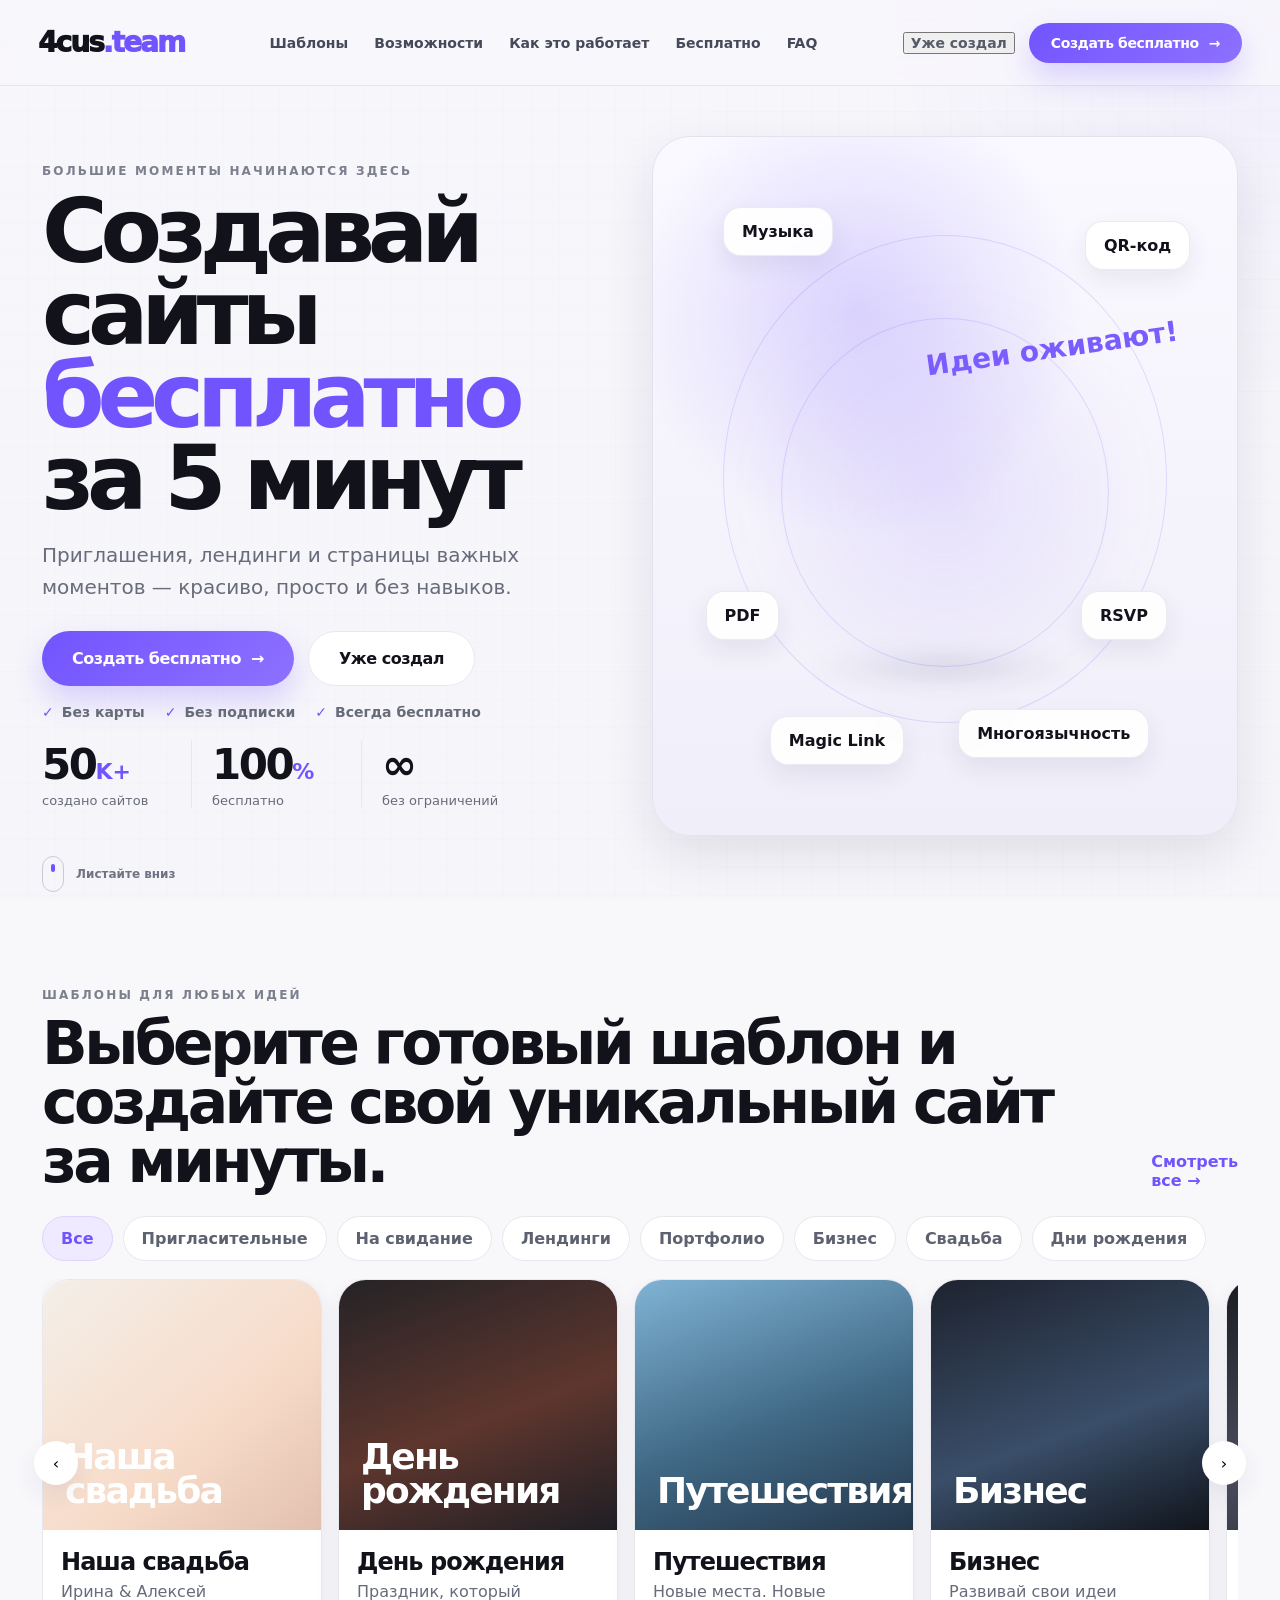
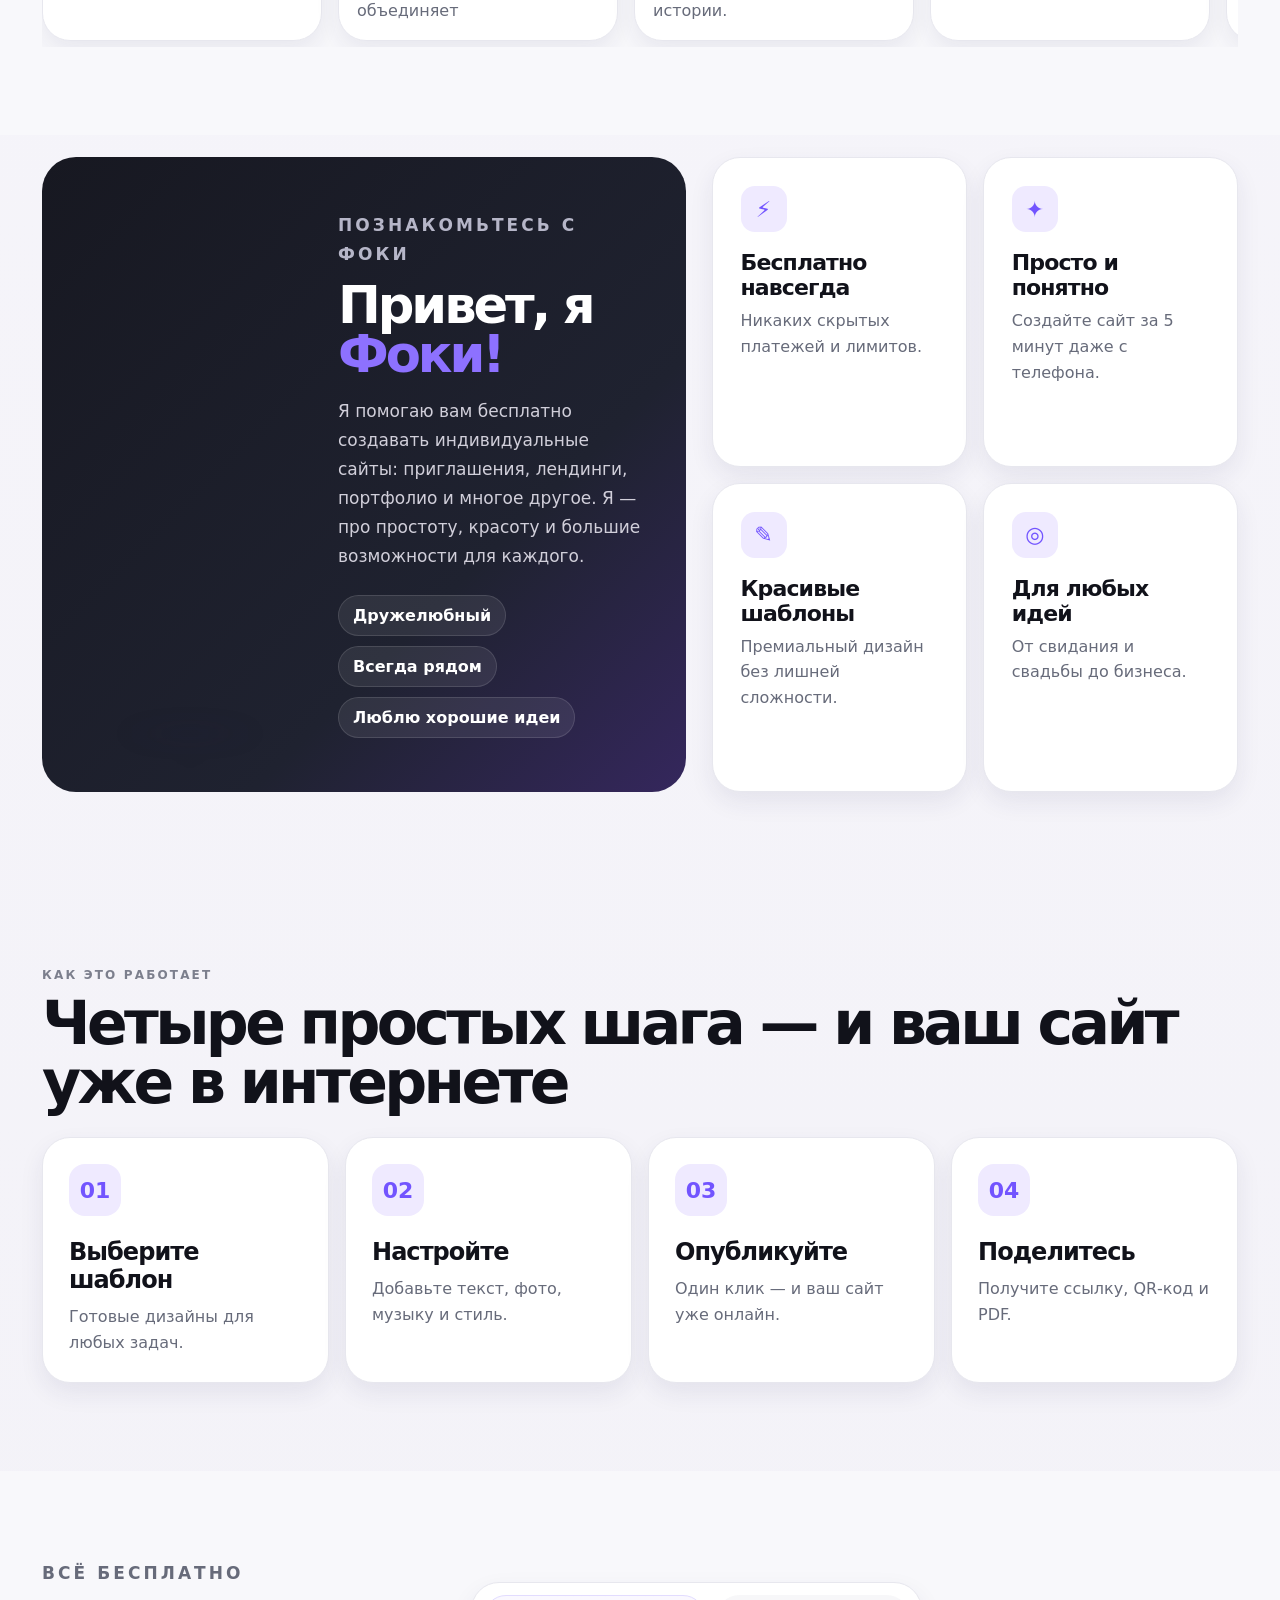
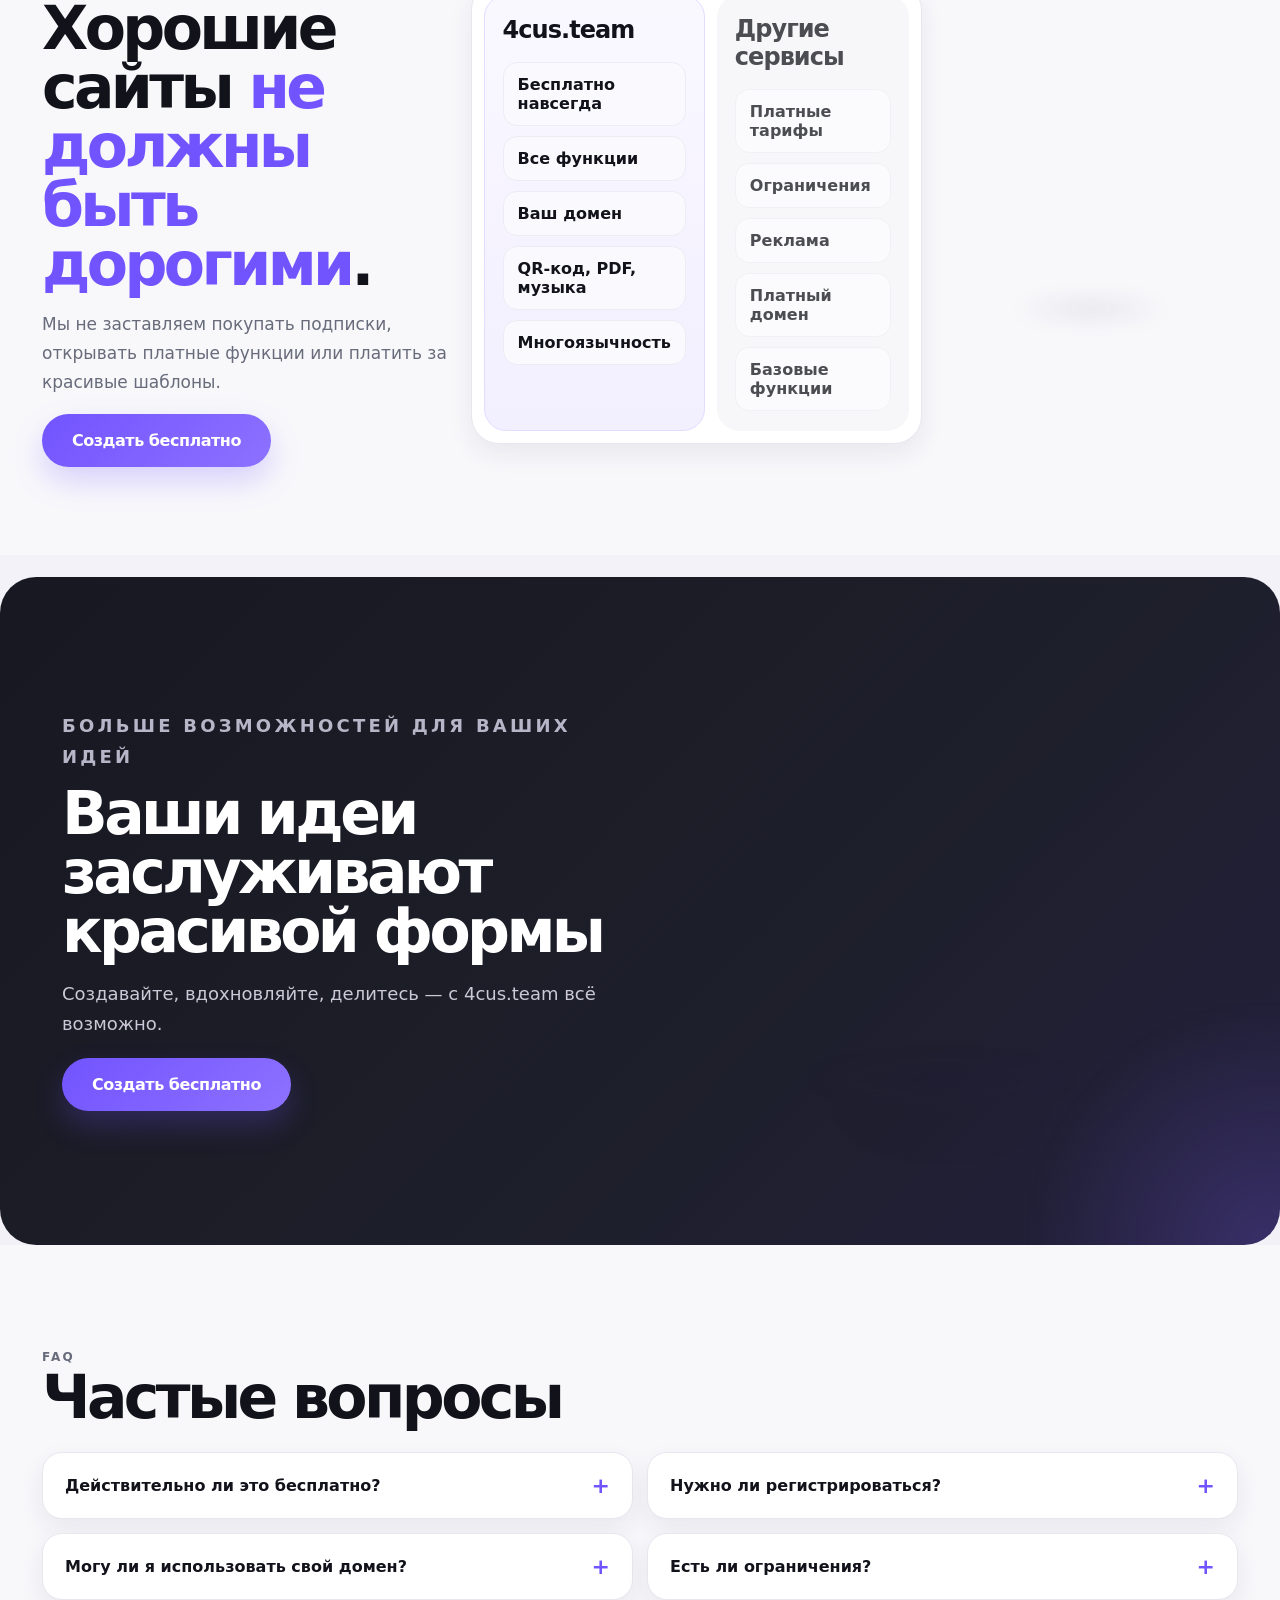
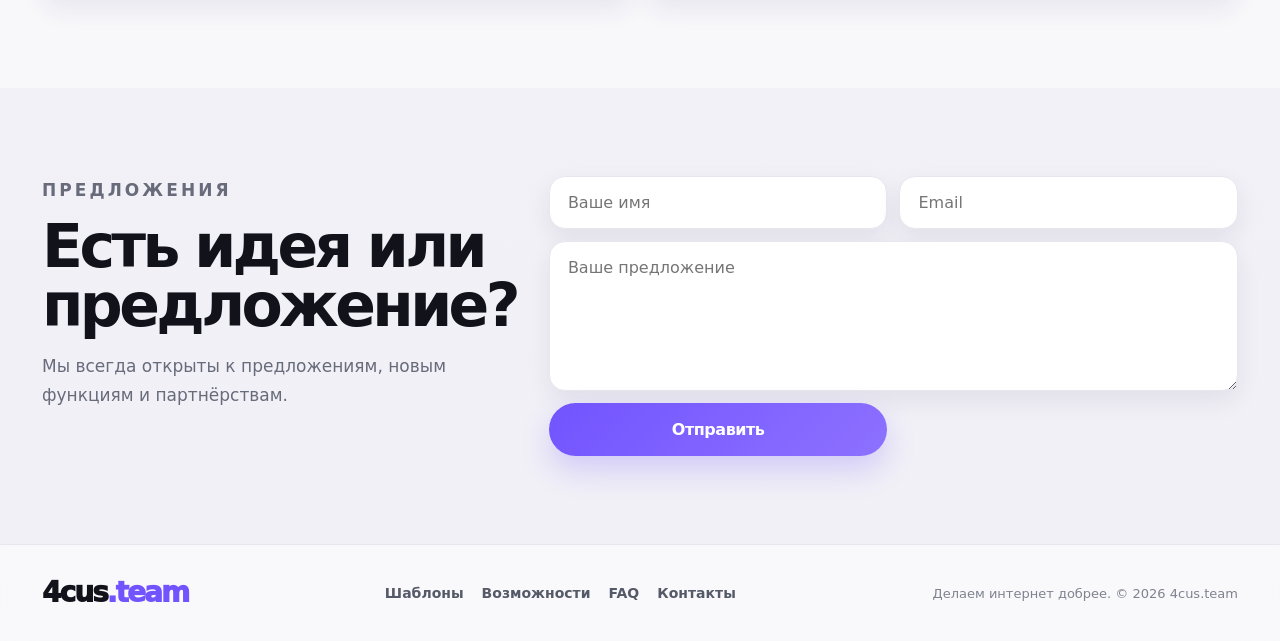
==== index.html @ be063f49 "Add files via upload" ====
<!doctype html>
<html lang="ru">
<head>
  <meta charset="utf-8" />
  <meta name="viewport" content="width=device-width,initial-scale=1,viewport-fit=cover" />
  <meta name="theme-color" content="#f4f3f8" />
  <meta name="description" content="4cus.team — бесплатный конструктор красивых сайтов, приглашений и лендингов." />
  <link rel="manifest" href="manifest.webmanifest" />
  <link rel="icon" href="assets/icon-192.png" />
  <link rel="stylesheet" href="styles.css" />
  <title>4cus.team — Создавай сайты бесплатно</title>
</head>
<body data-page="home">
  <div class="bg-grid" aria-hidden="true"></div>

  <header class="topbar" id="top">
    <a class="brand" href="#top" aria-label="4cus.team">4cus<span>.team</span></a>
    <nav class="desktop-nav" aria-label="Основная навигация">
      <a href="#templates">Шаблоны</a>
      <a href="#features">Возможности</a>
      <a href="#how">Как это работает</a>
      <a href="#free">Бесплатно</a>
      <a href="#faq">FAQ</a>
    </nav>
    <div class="top-actions">
      <button class="login-link" id="alreadyTopBtn" type="button">Уже создал</button>
      <a class="btn btn-primary btn-small" href="#templates" data-scroll>Создать бесплатно <span>→</span></a>
      <button class="menu-btn" type="button" aria-expanded="false" aria-controls="mobileMenu" aria-label="Открыть меню">
        <span></span><span></span><span></span>
      </button>
    </div>
  </header>

  <aside class="mobile-menu" id="mobileMenu" aria-hidden="true">
    <div class="mobile-menu__head">
      <span class="brand small">4cus<span>.team</span></span>
      <button class="mobile-close" type="button" aria-label="Закрыть меню">×</button>
    </div>
    <nav class="mobile-nav">
      <a href="#templates">Шаблоны</a>
      <a href="#features">Возможности</a>
      <a href="#how">Как это работает</a>
      <a href="#free">Бесплатно</a>
      <a href="#faq">FAQ</a>
      <a href="#contact">Предложения</a>
    </nav>
    <a class="btn btn-primary wide" href="#templates" data-scroll>Создать бесплатно</a>
  </aside>
  <div class="menu-backdrop" hidden></div>

  <main>
    <section class="hero shell" aria-labelledby="hero-title">
      <div class="hero-copy reveal from-left">
        <p class="eyebrow">БОЛЬШИЕ МОМЕНТЫ НАЧИНАЮТСЯ ЗДЕСЬ</p>
        <h1 id="hero-title">Создавай сайты <span>бесплатно</span><br>за 5 минут</h1>
        <p class="hero-text">Приглашения, лендинги и страницы важных моментов — красиво, просто и без навыков.</p>
        <div class="hero-actions">
          <a class="btn btn-primary" href="#templates" data-scroll>Создать бесплатно <span>→</span></a>
          <button class="btn btn-soft" id="alreadyBtn" type="button">Уже создал</button>
        </div>
        <div class="hero-points">
          <span>Без карты</span>
          <span>Без подписки</span>
          <span>Всегда бесплатно</span>
        </div>
        <div class="counters hero-counters">
          <article class="counter reveal from-bottom"><b data-count="50">0</b><span>K+</span><p>создано сайтов</p></article>
          <article class="counter reveal from-bottom delay-1"><b data-count="100">0</b><span>%</span><p>бесплатно</p></article>
          <article class="counter reveal from-bottom delay-2"><b>∞</b><span></span><p>без ограничений</p></article>
        </div>
      </div>

      <div class="hero-stage reveal from-right" aria-label="Фоки — фирменный помощник 4cus.team">
        <div class="halo"></div>
        <div class="orbit orbit-a"></div>
        <div class="orbit orbit-b"></div>
        <div class="floating-card music">Музыка</div>
        <div class="floating-card qr">QR‑код</div>
        <div class="floating-card pdf">PDF</div>
        <div class="floating-card rsvp">RSVP</div>
        <div class="floating-card link">Magic Link</div>
        <div class="floating-card lang">Многоязычность</div>
        <div class="foki-stack hero-foki" data-foki-animated>
          <img src="assets/foki-1.png" alt="Фоки" class="is-active" />
          <img src="assets/foki-2.png" alt="" />
          <img src="assets/foki-3.png" alt="" />
        </div>
        <div class="hero-note">Идеи оживают!</div>
      </div>

      <a class="scroll-cue" href="#templates" data-scroll>
        <span></span>
        Листайте вниз
      </a>
    </section>

    <section class="templates section section-light" id="templates">
      <div class="section-head reveal from-left">
        <div>
          <p class="eyebrow">ШАБЛОНЫ ДЛЯ ЛЮБЫХ ИДЕЙ</p>
          <h2>Выберите готовый шаблон и создайте свой уникальный сайт за минуты.</h2>
        </div>
        <a class="text-link" href="templates.html?category=all">Смотреть все <span>→</span></a>
      </div>

      <div class="chip-row reveal from-left" id="homeFilters"></div>
      <div class="template-carousel-wrap reveal from-right">
        <button class="carousel-arrow left" type="button" id="carouselPrev" aria-label="Назад">‹</button>
        <div class="template-carousel" id="homeTemplateList"></div>
        <button class="carousel-arrow right" type="button" id="carouselNext" aria-label="Вперёд">›</button>
      </div>
    </section>

    <section class="foki-about section section-contrast" id="features">
      <div class="foki-card reveal from-left">
        <div class="foki-card__visual">
          <div class="foki-stack card-foki" data-foki-animated>
            <img src="assets/foki-2.png" alt="Фоки" class="is-active" />
            <img src="assets/foki-3.png" alt="" />
            <img src="assets/foki-1.png" alt="" />
          </div>
        </div>
        <div class="foki-card__copy">
          <p class="eyebrow light">ПОЗНАКОМЬТЕСЬ С ФОКИ</p>
          <h2>Привет, я <span>Фоки!</span></h2>
          <p>Я помогаю вам бесплатно создавать индивидуальные сайты: приглашения, лендинги, портфолио и многое другое. Я — про простоту, красоту и большие возможности для каждого.</p>
          <ul class="bullet-list">
            <li>Дружелюбный</li>
            <li>Всегда рядом</li>
            <li>Люблю хорошие идеи</li>
          </ul>
        </div>
      </div>

      <div class="benefit-grid reveal from-right">
        <article><span>⚡</span><h3>Бесплатно навсегда</h3><p>Никаких скрытых платежей и лимитов.</p></article>
        <article><span>✦</span><h3>Просто и понятно</h3><p>Создайте сайт за 5 минут даже с телефона.</p></article>
        <article><span>✎</span><h3>Красивые шаблоны</h3><p>Премиальный дизайн без лишней сложности.</p></article>
        <article><span>◎</span><h3>Для любых идей</h3><p>От свидания и свадьбы до бизнеса.</p></article>
      </div>
    </section>

    <section class="how section" id="how">
      <div class="section-head reveal from-left">
        <div>
          <p class="eyebrow">КАК ЭТО РАБОТАЕТ</p>
          <h2>Четыре простых шага — и ваш сайт уже в интернете</h2>
        </div>
      </div>
      <div class="steps">
        <article class="reveal from-left"><b>01</b><h3>Выберите шаблон</h3><p>Готовые дизайны для любых задач.</p></article>
        <article class="reveal from-right"><b>02</b><h3>Настройте</h3><p>Добавьте текст, фото, музыку и стиль.</p></article>
        <article class="reveal from-left"><b>03</b><h3>Опубликуйте</h3><p>Один клик — и ваш сайт уже онлайн.</p></article>
        <article class="reveal from-right"><b>04</b><h3>Поделитесь</h3><p>Получите ссылку, QR‑код и PDF.</p></article>
      </div>
    </section>

    <section class="free section section-light" id="free">
      <div class="free-copy reveal from-left">
        <p class="eyebrow">ВСЁ БЕСПЛАТНО</p>
        <h2>Хорошие сайты <span>не должны быть дорогими</span>.</h2>
        <p>Мы не заставляем покупать подписки, открывать платные функции или платить за красивые шаблоны.</p>
        <a class="btn btn-primary" href="#templates" data-scroll>Создать бесплатно</a>
      </div>
      <div class="free-compare reveal from-bottom">
        <div class="compare-panel current">
          <h3>4cus.team</h3>
          <ul>
            <li>Бесплатно навсегда</li>
            <li>Все функции</li>
            <li>Ваш домен</li>
            <li>QR‑код, PDF, музыка</li>
            <li>Многоязычность</li>
          </ul>
        </div>
        <div class="compare-panel muted-panel">
          <h3>Другие сервисы</h3>
          <ul>
            <li>Платные тарифы</li>
            <li>Ограничения</li>
            <li>Реклама</li>
            <li>Платный домен</li>
            <li>Базовые функции</li>
          </ul>
        </div>
      </div>
      <div class="free-foki reveal from-right">
        <div class="foki-stack small-foki" data-foki-animated>
          <img src="assets/foki-3.png" alt="Фоки радуется" class="is-active" />
          <img src="assets/foki-1.png" alt="" />
          <img src="assets/foki-2.png" alt="" />
        </div>
      </div>
    </section>

    <section class="big-ideas section section-dark">
      <div class="big-ideas__copy reveal from-left">
        <p class="eyebrow light">БОЛЬШЕ ВОЗМОЖНОСТЕЙ ДЛЯ ВАШИХ ИДЕЙ</p>
        <h2>Ваши идеи заслуживают красивой формы</h2>
        <p>Создавайте, вдохновляйте, делитесь — с 4cus.team всё возможно.</p>
        <a class="btn btn-primary" href="#templates" data-scroll>Создать бесплатно</a>
      </div>
      <div class="big-ideas__visual reveal from-right">
        <div class="foki-stack big-ideas-foki" data-foki-animated>
          <img src="assets/foki-1.png" alt="Фоки показывает идеи" class="is-active" />
          <img src="assets/foki-2.png" alt="" />
          <img src="assets/foki-3.png" alt="" />
        </div>
      </div>
    </section>

    <section class="faq section section-light" id="faq">
      <div class="section-head reveal from-left">
        <div>
          <p class="eyebrow">FAQ</p>
          <h2>Частые вопросы</h2>
        </div>
      </div>
      <div class="faq-list">
        <details class="reveal from-left"><summary>Действительно ли это бесплатно?</summary><p>Да. Сайт, шаблоны и основные функции доступны бесплатно.</p></details>
        <details class="reveal from-right"><summary>Нужно ли регистрироваться?</summary><p>Нет. После публикации вы получаете magic‑link на email.</p></details>
        <details class="reveal from-left"><summary>Могу ли я использовать свой домен?</summary><p>В концепции проекта это поддерживается. В демо-версии показан интерфейс будущей логики.</p></details>
        <details class="reveal from-right"><summary>Есть ли ограничения?</summary><p>Для приглашений планируется срок жизни 60 дней, для лендингов — без такого ограничения.</p></details>
      </div>
    </section>

    <section class="contact section" id="contact">
      <div class="contact-copy reveal from-left">
        <p class="eyebrow">ПРЕДЛОЖЕНИЯ</p>
        <h2>Есть идея или предложение?</h2>
        <p>Мы всегда открыты к предложениям, новым функциям и партнёрствам.</p>
      </div>
      <form class="contact-form reveal from-right" id="contactForm">
        <input type="text" placeholder="Ваше имя" aria-label="Ваше имя" />
        <input type="email" placeholder="Email" aria-label="Email" />
        <textarea placeholder="Ваше предложение" aria-label="Ваше предложение"></textarea>
        <button class="btn btn-primary" type="submit">Отправить</button>
      </form>
    </section>
  </main>

  <footer class="footer">
    <a class="brand" href="#top">4cus<span>.team</span></a>
    <nav>
      <a href="#templates">Шаблоны</a>
      <a href="#features">Возможности</a>
      <a href="#faq">FAQ</a>
      <a href="#contact">Контакты</a>
    </nav>
    <p>Делаем интернет добрее. © 2026 4cus.team</p>
  </footer>

  <dialog class="library-modal" id="libraryModal">
    <button class="modal-close" type="button" aria-label="Закрыть">×</button>
    <p class="eyebrow">MAGIC LINK</p>
    <h2>Открыть библиотеку</h2>
    <p>Введите email, который вы использовали при публикации. Мы отправим ссылку на библиотеку ваших проектов.</p>
    <form id="magicForm">
      <input type="email" placeholder="Ваш email" required />
      <button class="btn btn-primary" type="submit">Получить ссылку</button>
    </form>
    <div class="modal-status" aria-live="polite"></div>
  </dialog>

  <script src="data.js"></script>
  <script src="app.js"></script>
</body>
</html>
---- styles.css ----
:root{
  --bg:#f4f3f8;
  --surface:#ffffff;
  --surface-soft:#f8f8fb;
  --surface-dark:#16161f;
  --text:#11121a;
  --muted:#676b7a;
  --line:#e7e7ee;
  --purple:#7254ff;
  --purple-deep:#5f38ff;
  --purple-soft:#efeaff;
  --shadow:0 18px 50px rgba(31,31,56,.10);
  --shadow-soft:0 10px 24px rgba(42,39,83,.08);
  --radius:28px;
}
*{box-sizing:border-box}
html{scroll-behavior:smooth}
body{
  margin:0;
  color:var(--text);
  background:linear-gradient(180deg,#f7f6fb 0%,#f1f0f6 100%);
  font-family:Inter, ui-sans-serif, system-ui, -apple-system, BlinkMacSystemFont, "Segoe UI", sans-serif;
  -webkit-font-smoothing:antialiased;
  text-rendering:optimizeLegibility;
}
a{text-decoration:none;color:inherit}
img{display:block;max-width:100%}
button,input,textarea{font:inherit}
button{cursor:pointer}
.bg-grid{position:fixed;inset:0;pointer-events:none;background:radial-gradient(circle at top right, rgba(114,84,255,.09), transparent 26%),linear-gradient(transparent 95%, rgba(10,10,10,.02) 96%),linear-gradient(90deg, transparent 95%, rgba(10,10,10,.02) 96%);background-size:auto, 100% 28px, 28px 100%;opacity:.5}

.brand{font-weight:950;letter-spacing:-.07em;font-size:28px;line-height:1}
.brand span{color:var(--purple)}
.brand.small{font-size:24px}

.topbar{
  position:sticky;top:0;z-index:50;
  display:grid;grid-template-columns:auto 1fr auto;align-items:center;gap:32px;
  height:86px;padding:0 clamp(18px,3vw,38px);
  background:rgba(248,247,252,.82);backdrop-filter:blur(24px);
  border-bottom:1px solid rgba(220,220,232,.7)
}
.desktop-nav{display:flex;justify-content:center;gap:26px;font-size:14px;font-weight:700;color:#46495a}
.desktop-nav a:hover,.footer nav a:hover,.mobile-nav a:hover{color:var(--purple)}
.top-actions{display:flex;align-items:center;gap:14px}
.login-link{font-size:14px;font-weight:800;color:#575b69}
.btn{display:inline-flex;align-items:center;justify-content:center;gap:10px;border:0;border-radius:999px;padding:17px 30px;font-weight:900;letter-spacing:-.03em;transition:transform .25s ease, box-shadow .25s ease, background .25s ease}
.btn:hover{transform:translateY(-2px);box-shadow:0 12px 24px rgba(80,61,180,.16)}
.btn-primary{background:linear-gradient(135deg, var(--purple) 0%, #8d71ff 100%);color:#fff;box-shadow:0 14px 30px rgba(114,84,255,.24)}
.btn-soft{background:#fff;border:1px solid var(--line);color:var(--text)}
.btn-small{padding:12px 22px;font-size:14px}
.btn.wide{width:100%}
.menu-btn{display:none;border:1px solid var(--line);border-radius:14px;background:#fff;width:52px;height:52px;position:relative;padding:0}
.menu-btn span{position:absolute;left:14px;right:14px;height:2px;background:#2f3140;border-radius:99px;transition:.25s}
.menu-btn span:nth-child(1){top:17px}.menu-btn span:nth-child(2){top:24px}.menu-btn span:nth-child(3){top:31px}

.mobile-menu{position:fixed;top:0;right:-100%;width:min(92vw,380px);height:100svh;background:rgba(255,255,255,.95);backdrop-filter:blur(22px);box-shadow:-30px 0 60px rgba(10,12,18,.12);padding:22px;z-index:80;display:grid;grid-template-rows:auto 1fr auto;transition:right .28s ease}
.mobile-menu.open{right:0}.mobile-menu__head{display:flex;align-items:center;justify-content:space-between;padding-bottom:14px;border-bottom:1px solid var(--line)}
.mobile-close{border:0;background:transparent;font-size:34px;line-height:1}
.mobile-nav{display:grid;gap:8px;padding:20px 0}.mobile-nav a{padding:14px 0;border-bottom:1px solid rgba(232,232,238,.85);font-weight:800}
.menu-backdrop{position:fixed;inset:0;background:rgba(16,18,24,.38);z-index:70;opacity:0;transition:opacity .22s}.menu-backdrop.show{opacity:1}

.shell{max-width:1440px;margin:0 auto;padding:0 clamp(18px,4vw,42px)}
.section{padding:88px clamp(18px,4vw,42px);max-width:1440px;margin:0 auto}
.section-light{background:var(--surface-soft)}
.section-dark{background:linear-gradient(135deg,#171821,#1d1f2a 60%, #24203e 100%);color:#fff;border-radius:36px;margin-top:22px;overflow:hidden}
.section-contrast{display:grid;grid-template-columns:1.1fr .9fr;gap:26px;max-width:1440px;margin:0 auto;padding:0 clamp(18px,4vw,42px) 88px}
.section-head{display:flex;justify-content:space-between;align-items:end;gap:20px;margin-bottom:26px}
.eyebrow{font-size:12px;letter-spacing:.18em;color:#7c7f8d;font-weight:900;margin:0 0 12px}.eyebrow.light{color:#b6b6c8}
.section-head h2,.contact h2,.free-copy h2,.big-ideas h2,.catalog-intro h1{font-size:clamp(34px,4.7vw,60px);letter-spacing:-.06em;line-height:.98;margin:0}
.section-head .text-link{font-weight:900;color:var(--purple)}

.hero{min-height:calc(100svh - 86px);display:grid;grid-template-columns:1fr 1fr;align-items:center;gap:24px;padding-top:26px;padding-bottom:40px;position:relative}
.hero-copy h1{font-size:clamp(52px,7vw,96px);line-height:.92;letter-spacing:-.08em;margin:0 0 18px;max-width:760px}
.hero-copy h1 span{color:var(--purple)}
.hero-text{font-size:20px;line-height:1.6;color:var(--muted);max-width:640px;margin-bottom:28px}
.hero-actions{display:flex;gap:14px;flex-wrap:wrap}
.hero-points{display:flex;gap:20px;flex-wrap:wrap;margin:18px 0 20px;color:#666b78;font-weight:700;font-size:14px}
.hero-points span::before{content:'✓';color:var(--purple);font-weight:900;margin-right:8px}
.hero-counters{display:flex;gap:20px;flex-wrap:wrap}
.counter{min-width:150px;padding-right:20px;border-right:1px solid var(--line)}
.counter:last-child{border-right:0}.counter b{font-size:42px;letter-spacing:-.06em}.counter span{font-size:22px;font-weight:900;color:var(--purple)}.counter p{margin:4px 0 0;color:var(--muted);font-size:13px}

.hero-stage{position:relative;min-height:700px;border-radius:38px;background:radial-gradient(circle at 35% 25%, rgba(114,84,255,.22), transparent 35%),linear-gradient(180deg,#faf9ff,#f0eef9);overflow:hidden;box-shadow:var(--shadow);border:1px solid rgba(226,226,237,.9)}
.halo{position:absolute;inset:16% 10% 14%;border-radius:50%;background:radial-gradient(circle, rgba(146,114,255,.15), transparent 60%);filter:blur(14px)}
.orbit{position:absolute;border:1px solid rgba(119,93,255,.18);border-radius:50%;animation:spin 22s linear infinite}
.orbit-a{inset:14% 12% 16%}
.orbit-b{inset:26% 22% 24%;animation-duration:18s;animation-direction:reverse}
.hero-stage .foki-stack{position:absolute;left:50%;top:52%;width:min(72%,560px);transform:translate(calc(-50% + var(--x,0px)), calc(-50% + var(--y,0px)));filter:drop-shadow(0 36px 48px rgba(53,33,146,.18))}
.foki-stack{position:relative}
.foki-stack img{position:absolute;inset:0;opacity:0;transform:translateY(0);transition:opacity .4s ease}
.foki-stack img.is-active{opacity:1}
.foki-stack::before{content:'';display:block;padding-bottom:100%}
.hero-foki::after,.card-foki::after,.small-foki::after,.big-ideas-foki::after{content:'';position:absolute;left:17%;right:17%;bottom:5%;height:10%;background:radial-gradient(ellipse, rgba(23,18,61,.12), transparent 70%);filter:blur(10px)}
.hero-note{position:absolute;right:10%;top:28%;font-weight:900;font-size:28px;color:#7a5cff;transform:rotate(-8deg)}
.floating-card{position:absolute;background:rgba(255,255,255,.92);backdrop-filter:blur(10px);border:1px solid rgba(231,231,239,.85);border-radius:18px;padding:14px 18px;font-weight:800;box-shadow:var(--shadow-soft);animation:floating 6s ease-in-out infinite}
.music{top:10%;left:12%}.qr{top:12%;right:8%;animation-delay:-1.6s}.pdf{left:9%;bottom:28%;animation-delay:-.8s}.rsvp{right:12%;bottom:28%;animation-delay:-2.2s}.link{left:20%;bottom:10%;animation-delay:-1.4s}.lang{right:15%;bottom:11%;animation-delay:-2.6s}
.scroll-cue{position:absolute;left:42px;bottom:8px;font-size:12px;font-weight:900;color:#707384;display:inline-flex;align-items:center;gap:12px}
.scroll-cue span{position:relative;display:block;width:22px;height:36px;border:1px solid #c9cad8;border-radius:18px}.scroll-cue span::after{content:'';position:absolute;left:50%;top:7px;width:4px;height:8px;background:var(--purple);border-radius:99px;transform:translateX(-50%);animation:scrollDot 1.5s infinite}

.chip-row{display:flex;gap:10px;flex-wrap:wrap;margin-bottom:18px}
.chip{border:1px solid var(--line);background:#fff;border-radius:999px;padding:12px 18px;font-weight:800;color:#5d6170;display:inline-flex}
.chip.active,.chip:hover{background:var(--purple-soft);color:var(--purple);border-color:#ded4ff}
.template-carousel-wrap{position:relative}
.template-carousel{display:grid;grid-auto-flow:column;grid-auto-columns:minmax(280px, 1fr);gap:16px;overflow:auto;scrollbar-width:none;padding-bottom:6px}.template-carousel::-webkit-scrollbar{display:none}
.carousel-arrow{position:absolute;top:50%;transform:translateY(-50%);border:0;background:#fff;box-shadow:var(--shadow-soft);width:44px;height:44px;border-radius:50%;z-index:2}.carousel-arrow.left{left:-8px}.carousel-arrow.right{right:-8px}
.template-card{background:#fff;border:1px solid var(--line);border-radius:28px;overflow:hidden;min-width:0;box-shadow:var(--shadow-soft);transition:transform .25s ease, box-shadow .25s ease}.template-card:hover{transform:translateY(-4px);box-shadow:var(--shadow)}
.tpl-art{height:250px;display:grid;place-items:end start;padding:22px;color:#fff;font-size:36px;font-weight:900;letter-spacing:-.05em;line-height:.95}
.tpl-art span{max-width:80%}
.tpl-art.wedding{background:linear-gradient(140deg,#f4efe9,#f7dbc9 60%,#e2c0af)}
.tpl-art.birthday{background:linear-gradient(160deg,#252326,#5e362e 55%,#1f1e24)}
.tpl-art.travel{background:linear-gradient(160deg,#80b3d4,#406986 55%,#25384c)}
.tpl-art.business{background:linear-gradient(160deg,#1e232f,#3a4e69 58%,#11151c)}
.tpl-art.portrait{background:linear-gradient(160deg,#1a1b22,#4b4e5d 56%,#23252f)}
.tpl-art.date{background:linear-gradient(160deg,#322335,#6d5070 56%,#1f1724)}
.tpl-art.minimal{background:linear-gradient(160deg,#ebecef,#cad0d9 58%,#939bab);color:#141723}
.tpl-art.studio{background:linear-gradient(160deg,#11141c,#40485d 56%,#242830)}
.template-body{padding:18px 18px 20px}.template-body h3{margin:0 0 6px;font-size:24px;letter-spacing:-.04em}.template-body p{margin:0;color:var(--muted)}

.foki-about{margin-top:22px}
.foki-card{background:linear-gradient(135deg,#171821,#1f2230 66%, #35275d 100%);color:#fff;border-radius:34px;display:grid;grid-template-columns:.92fr 1.08fr;align-items:center;overflow:hidden;min-height:480px}
.foki-card__visual{position:relative;padding:36px;min-height:100%;display:grid;align-items:end}
.card-foki{width:min(390px,100%);margin:0 auto;filter:drop-shadow(0 20px 34px rgba(0,0,0,.24))}
.foki-card__copy{padding:54px 40px 54px 0}.foki-card__copy h2{font-size:clamp(40px,4vw,66px);letter-spacing:-.06em;line-height:.96;margin:0 0 18px}.foki-card__copy h2 span{color:#8d71ff}.foki-card__copy p{color:#d1cfda;line-height:1.7;font-size:17px}
.bullet-list{display:flex;flex-wrap:wrap;gap:10px;padding:0;margin:24px 0 0;list-style:none}.bullet-list li{background:rgba(255,255,255,.08);border:1px solid rgba(255,255,255,.12);border-radius:999px;padding:10px 14px;font-weight:800}
.benefit-grid{display:grid;grid-template-columns:repeat(2,1fr);gap:16px}
.benefit-grid article{background:#fff;border-radius:28px;border:1px solid var(--line);padding:28px;box-shadow:var(--shadow-soft)}
.benefit-grid span{display:grid;place-items:center;width:46px;height:46px;border-radius:14px;background:var(--purple-soft);color:var(--purple);font-size:22px;font-weight:900}.benefit-grid h3{font-size:22px;margin:18px 0 8px;letter-spacing:-.04em}.benefit-grid p{margin:0;color:var(--muted);line-height:1.6}

.steps{display:grid;grid-template-columns:repeat(4,1fr);gap:16px}
.steps article{background:#fff;border:1px solid var(--line);border-radius:28px;padding:26px;box-shadow:var(--shadow-soft)}
.steps b{display:inline-flex;align-items:center;justify-content:center;width:52px;height:52px;border-radius:16px;background:var(--purple-soft);color:var(--purple);font-size:22px;font-weight:900}.steps h3{font-size:24px;letter-spacing:-.04em;margin:22px 0 10px}.steps p{margin:0;color:var(--muted);line-height:1.6}

.free{display:grid;grid-template-columns:.9fr 1fr .65fr;gap:22px;align-items:center}
.free-copy h2 span{color:var(--purple)}.free-copy p{color:var(--muted);line-height:1.7;font-size:17px;max-width:560px}
.free-compare{display:grid;grid-template-columns:1fr 1fr;gap:12px;background:#fff;border:1px solid var(--line);padding:12px;border-radius:28px;box-shadow:var(--shadow-soft)}
.compare-panel{border-radius:22px;padding:20px 18px;background:#fff}.compare-panel h3{margin:0 0 18px;font-size:24px;letter-spacing:-.04em}.compare-panel ul{list-style:none;padding:0;margin:0;display:grid;gap:10px}.compare-panel li{padding:12px 14px;background:#fafafe;border:1px solid #ececf5;border-radius:14px;font-weight:800}
.current{background:linear-gradient(180deg,#faf8ff,#f2efff);border:1px solid #e2dcff}
.muted-panel{background:#f5f5f8;filter:blur(.2px) grayscale(.32);opacity:.75}
.free-foki{display:grid;place-items:center}.small-foki{width:min(240px,100%)}

.big-ideas{display:grid;grid-template-columns:1fr 1fr;align-items:center;gap:10px;position:relative}
.big-ideas::before{content:'';position:absolute;inset:auto -20% -40% auto;width:540px;height:540px;background:radial-gradient(circle, rgba(131,101,255,.22), transparent 62%);filter:blur(10px)}
.big-ideas__copy{padding:20px 0 20px 20px;position:relative;z-index:1}.big-ideas__copy p{color:#cbc9d7;line-height:1.7;font-size:18px;max-width:560px}.big-ideas__visual{display:grid;place-items:center;padding:36px;position:relative;z-index:1}.big-ideas-foki{width:min(420px,90%);filter:drop-shadow(0 24px 34px rgba(0,0,0,.26))}

.faq-list{display:grid;grid-template-columns:1fr 1fr;gap:14px}
.faq details{background:#fff;border:1px solid var(--line);border-radius:20px;padding:20px 22px;box-shadow:var(--shadow-soft)}
.faq summary{cursor:pointer;font-weight:900;list-style:none;display:flex;align-items:center;justify-content:space-between}.faq summary::-webkit-details-marker{display:none}
.faq summary::after{content:'+';font-size:22px;color:var(--purple)}
.faq details[open] summary::after{content:'–'}
.faq p{margin:14px 0 0;color:var(--muted);line-height:1.7}

.contact{display:grid;grid-template-columns:.82fr 1.18fr;gap:28px;align-items:start}
.contact-copy p{max-width:440px;color:var(--muted);line-height:1.7;font-size:17px}.contact-form{display:grid;grid-template-columns:1fr 1fr;gap:12px}.contact-form textarea{grid-column:1/-1;min-height:150px;resize:vertical}
.contact-form input,.contact-form textarea,.library-modal input{width:100%;border:1px solid var(--line);background:#fff;border-radius:16px;padding:16px 18px;outline:none;box-shadow:var(--shadow-soft)}

.footer{display:grid;grid-template-columns:auto 1fr auto;gap:26px;align-items:center;padding:34px clamp(18px,4vw,42px);border-top:1px solid var(--line);background:rgba(255,255,255,.55);backdrop-filter:blur(16px)}
.footer nav{display:flex;flex-wrap:wrap;justify-content:center;gap:18px;font-weight:800;font-size:14px;color:#555a68}.footer p{margin:0;color:#7f838f;font-size:13px}

.library-modal{border:0;border-radius:28px;padding:34px;max-width:520px;width:calc(100% - 24px);box-shadow:0 34px 80px rgba(18,16,28,.34)}
.library-modal::backdrop{background:rgba(12,13,18,.48);backdrop-filter:blur(8px)}
.library-modal h2{margin:0 0 12px;font-size:46px;letter-spacing:-.06em}.library-modal p{color:var(--muted);line-height:1.65}.library-modal form{display:grid;gap:10px}.modal-close{position:absolute;top:16px;right:18px;border:0;background:transparent;font-size:34px;line-height:1}.modal-status{font-weight:800;color:var(--purple);margin-top:8px}

.catalog-hero{min-height:320px;display:grid;grid-template-columns:1fr .6fr;align-items:center;gap:20px}.catalog-hero.compact{padding-top:28px;padding-bottom:10px}.catalog-intro p{color:var(--muted);line-height:1.7;font-size:18px;max-width:540px}.catalog-foki{display:grid;place-items:center}.catalog-section{padding-top:18px}.catalog-grid{display:grid;grid-template-columns:repeat(4,1fr);gap:16px}.catalog-more{text-align:center;margin-top:28px}

.reveal{opacity:0;transform:translateY(30px);transition:opacity .75s ease, transform .75s ease}.reveal.from-left{transform:translateX(-34px)}.reveal.from-right{transform:translateX(34px)}.reveal.from-bottom{transform:translateY(36px)}.reveal.visible{opacity:1;transform:none}.delay-1{transition-delay:.12s}.delay-2{transition-delay:.24s}

@keyframes scrollDot{0%{opacity:0;transform:translate(-50%,0)}50%{opacity:1}100%{opacity:0;transform:translate(-50%,12px)}}
@keyframes floating{0%,100%{transform:translateY(0)}50%{transform:translateY(-10px)}}
@keyframes spin{from{transform:rotate(0)}to{transform:rotate(360deg)}}

@media (max-width:1180px){
  .hero{grid-template-columns:1fr}.hero-stage{min-height:580px}.section-contrast{grid-template-columns:1fr}.foki-card{grid-template-columns:1fr}.foki-card__copy{padding:0 34px 38px}.benefit-grid{grid-template-columns:repeat(2,1fr)}.steps{grid-template-columns:repeat(2,1fr)}.free{grid-template-columns:1fr}.big-ideas{grid-template-columns:1fr}.catalog-grid{grid-template-columns:repeat(3,1fr)}.catalog-hero{grid-template-columns:1fr}.footer{grid-template-columns:1fr}
}
@media (max-width:860px){
  .desktop-nav,.login-link,.btn-small{display:none}.menu-btn{display:block}.hero{min-height:auto;padding-top:28px}.hero-copy h1{font-size:clamp(46px,12vw,66px)}.hero-text{font-size:17px}.counter{border-right:0;border-bottom:1px solid var(--line);padding:0 0 14px;min-width:30%}.hero-counters{display:grid;grid-template-columns:repeat(3,1fr);gap:12px}.hero-stage{min-height:520px}.hero-note{font-size:22px;right:8%;top:18%}.floating-card{padding:12px 14px;font-size:13px}.music{left:4%}.qr{right:4%}.pdf{left:4%;bottom:26%}.rsvp{right:5%;bottom:28%}.link{left:12%;bottom:9%}.lang{right:10%;bottom:10%}.chip-row{overflow:auto;flex-wrap:nowrap;padding-bottom:6px}.chip-row::-webkit-scrollbar{display:none}.template-carousel{grid-auto-columns:76%}.carousel-arrow{display:none}.benefit-grid,.faq-list,.contact,.contact-form,.catalog-grid{grid-template-columns:1fr 1fr}
}
@media (max-width:640px){
  .topbar{height:74px;padding:0 16px}.brand{font-size:24px}.hero{padding:20px 16px 28px}.hero-actions{display:grid}.hero-actions .btn,.hero-actions button{width:100%}.hero-stage{min-height:420px;border-radius:28px}.hero-stage .foki-stack{width:78%;top:55%}.hero-points{gap:10px;font-size:12px}.hero-counters{grid-template-columns:1fr 1fr 1fr}.counter{min-width:auto}.counter b{font-size:34px}.counter p{font-size:11px}.hero-note{font-size:18px}.scroll-cue{display:none}.section,.section-contrast{padding-left:16px;padding-right:16px}.section{padding-top:70px;padding-bottom:70px}.section-head h2,.contact h2,.free-copy h2,.big-ideas h2,.catalog-intro h1{font-size:40px}.template-carousel{grid-auto-columns:88%}.tpl-art{height:220px;font-size:32px}.foki-card,.free-compare,.faq-list,.contact,.contact-form,.catalog-grid{grid-template-columns:1fr}.foki-card__copy{padding:0 22px 28px}.foki-card__visual{padding:26px}.benefit-grid{grid-template-columns:1fr}.steps{grid-template-columns:1fr}.steps article{padding:22px}.free{gap:18px}.free-compare{padding:10px}.big-ideas__copy{padding:6px 0}.big-ideas__visual{padding:14px 0 0}.footer{padding:28px 16px}.catalog-hero{padding:20px 16px 0}.catalog-intro p{font-size:16px}.catalog-foki{order:-1}.library-modal{padding:28px}.library-modal h2{font-size:36px}
}
@media (prefers-reduced-motion:reduce){*{animation:none!important;transition:none!important;scroll-behavior:auto!important}.reveal{opacity:1;transform:none}}
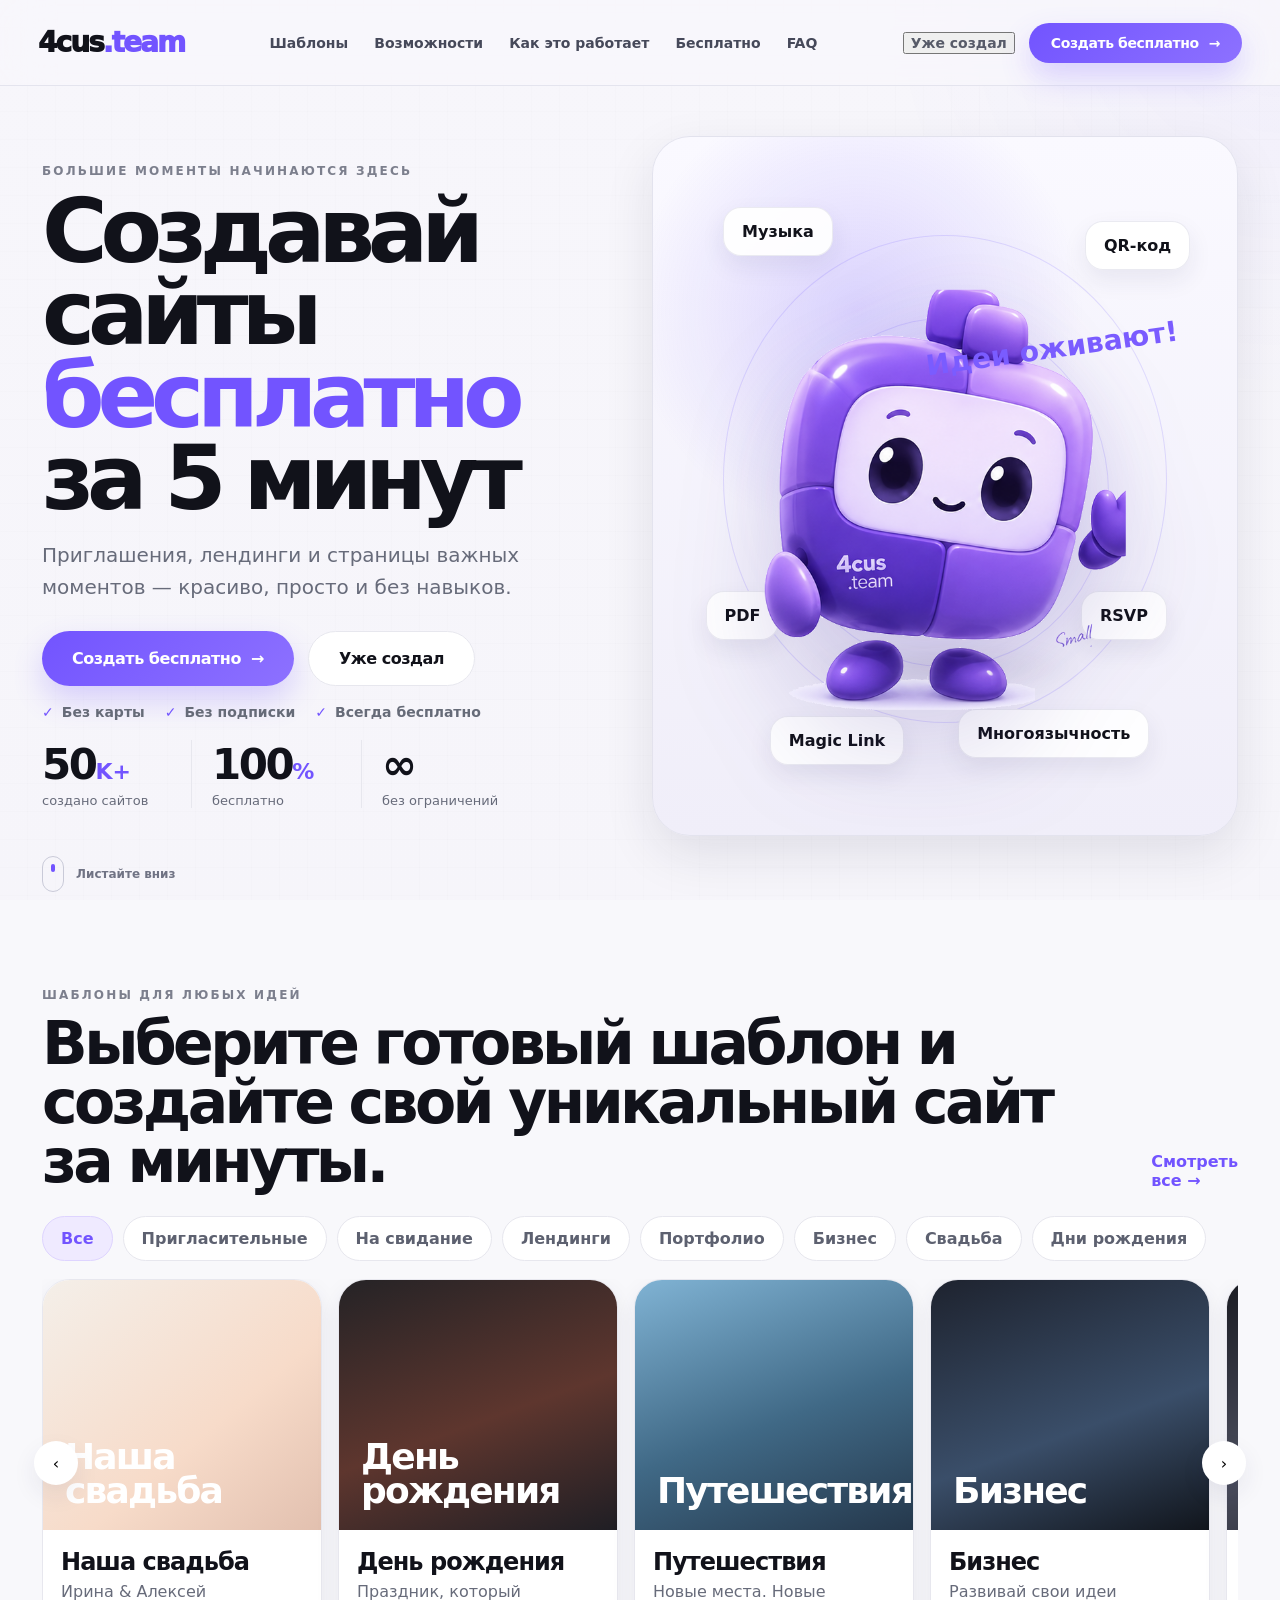
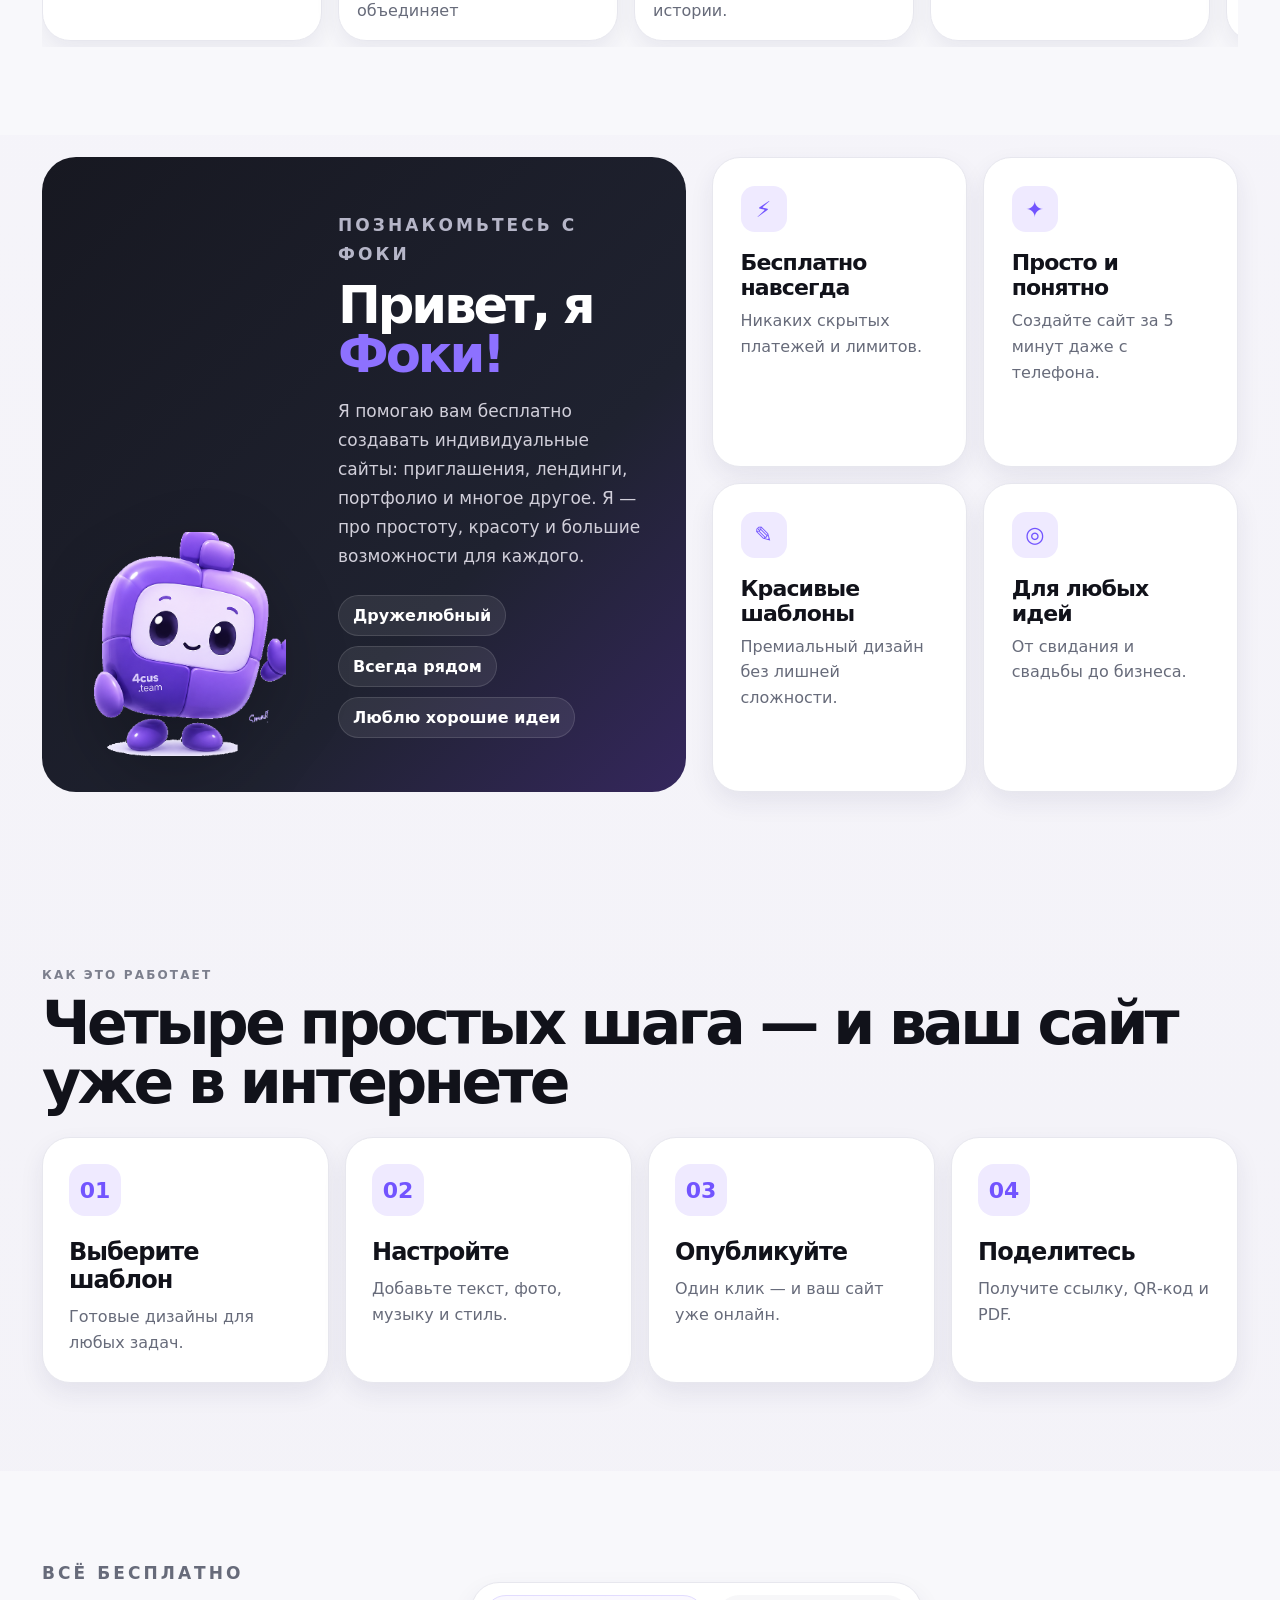
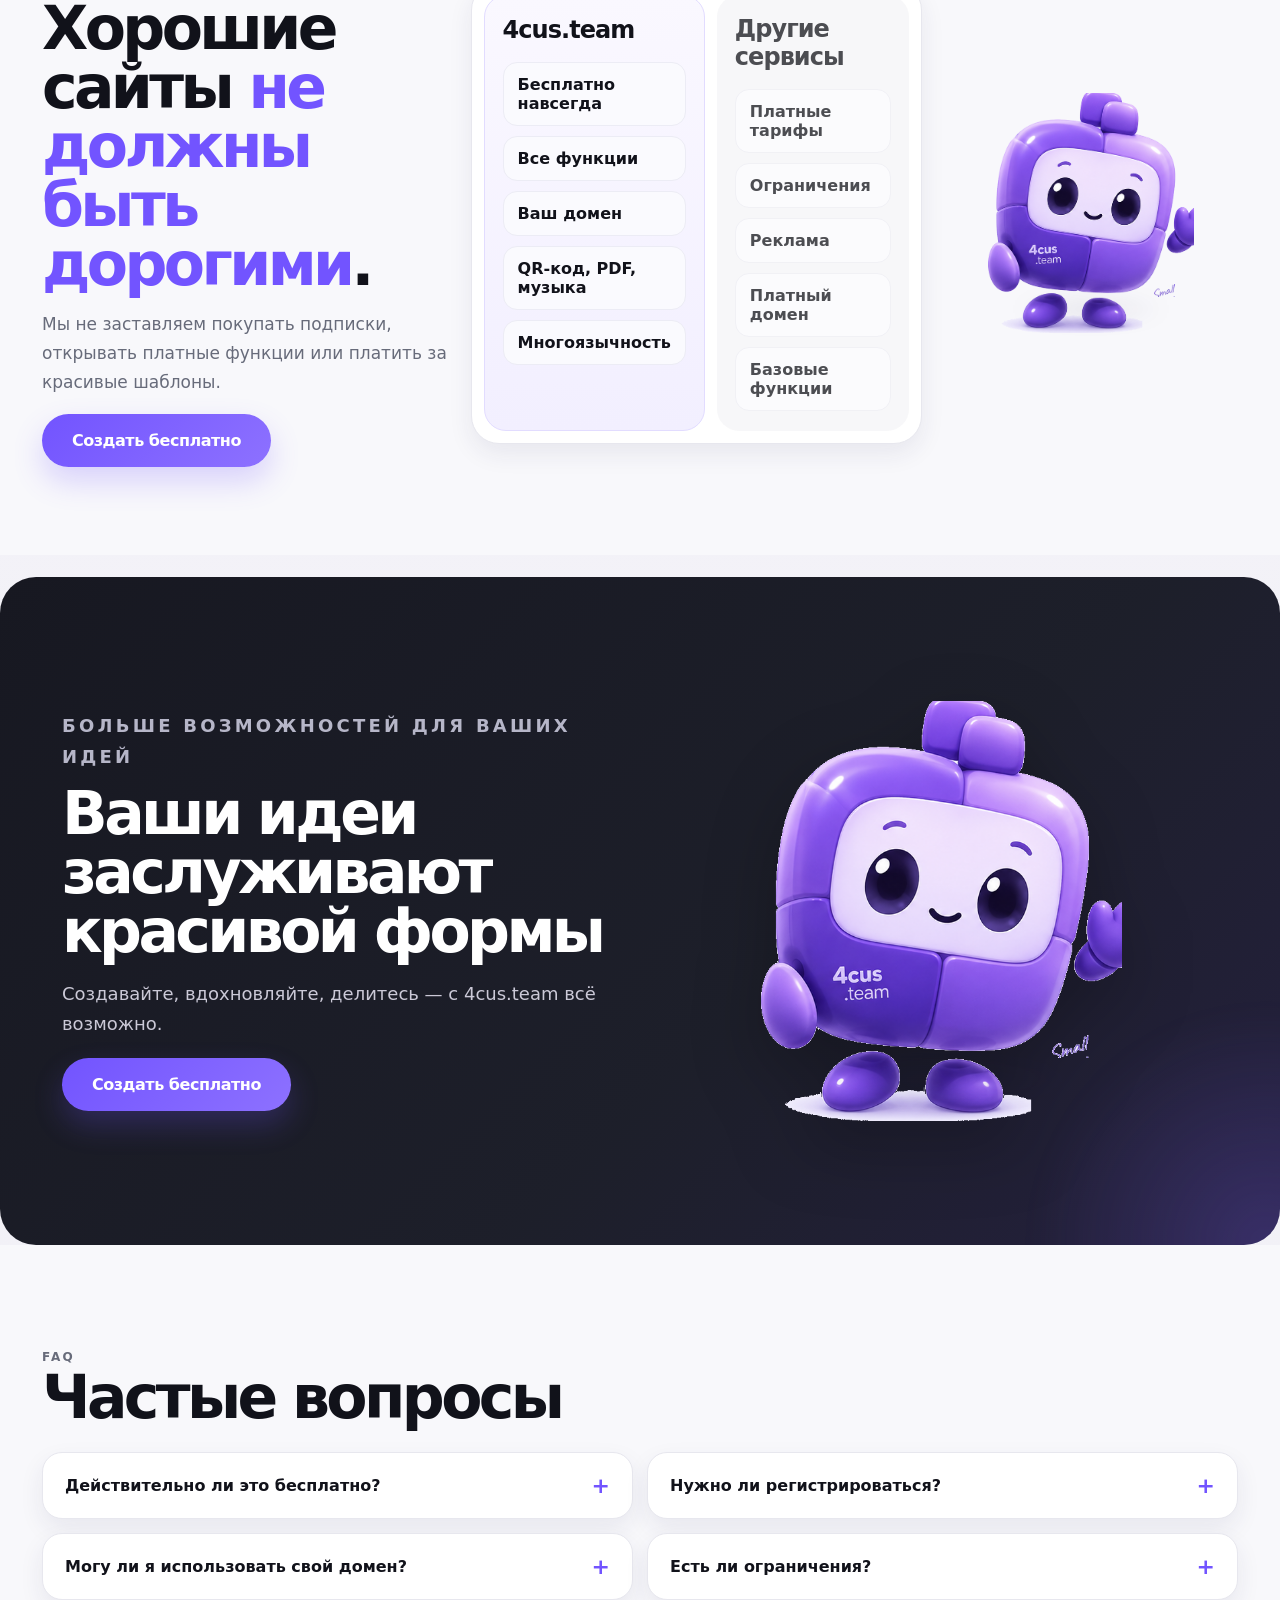
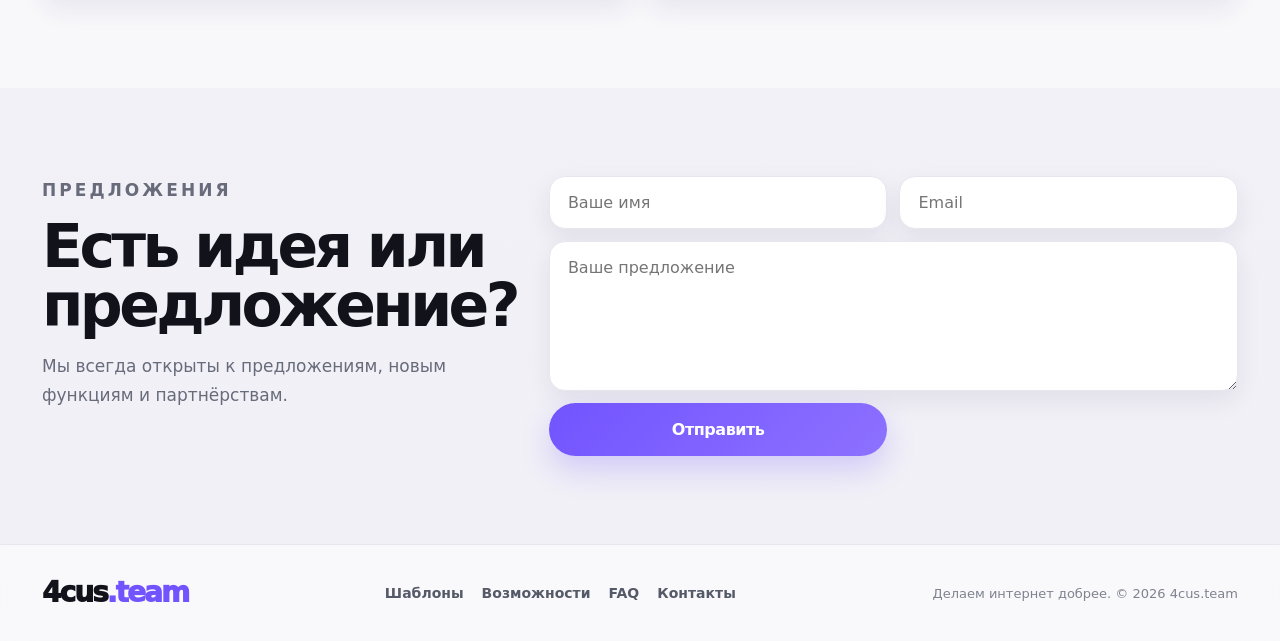
==== commit a8980112: "Fix mobile layout and replace screen frames with Foki" ====
--- a/index.html
+++ b/index.html
@@ -81,9 +81,9 @@
         <div class="floating-card link">Magic Link</div>
         <div class="floating-card lang">Многоязычность</div>
         <div class="foki-stack hero-foki" data-foki-animated>
-          <img src="assets/foki-1.png" alt="Фоки" class="is-active" />
-          <img src="assets/foki-2.png" alt="" />
-          <img src="assets/foki-3.png" alt="" />
+          <img src="assets/foki-main.png" alt="Фоки" class="is-active" />
+          <img src="assets/foki-main.png" alt="" />
+          <img src="assets/foki-main.png" alt="" />
         </div>
         <div class="hero-note">Идеи оживают!</div>
       </div>
@@ -115,9 +115,9 @@
       <div class="foki-card reveal from-left">
         <div class="foki-card__visual">
           <div class="foki-stack card-foki" data-foki-animated>
-            <img src="assets/foki-2.png" alt="Фоки" class="is-active" />
-            <img src="assets/foki-3.png" alt="" />
-            <img src="assets/foki-1.png" alt="" />
+            <img src="assets/foki-main.png" alt="Фоки" class="is-active" />
+            <img src="assets/foki-main.png" alt="" />
+            <img src="assets/foki-main.png" alt="" />
           </div>
         </div>
         <div class="foki-card__copy">
@@ -186,9 +186,9 @@
       </div>
       <div class="free-foki reveal from-right">
         <div class="foki-stack small-foki" data-foki-animated>
-          <img src="assets/foki-3.png" alt="Фоки радуется" class="is-active" />
-          <img src="assets/foki-1.png" alt="" />
-          <img src="assets/foki-2.png" alt="" />
+          <img src="assets/foki-main.png" alt="Фоки радуется" class="is-active" />
+          <img src="assets/foki-main.png" alt="" />
+          <img src="assets/foki-main.png" alt="" />
         </div>
       </div>
     </section>
@@ -202,9 +202,9 @@
       </div>
       <div class="big-ideas__visual reveal from-right">
         <div class="foki-stack big-ideas-foki" data-foki-animated>
-          <img src="assets/foki-1.png" alt="Фоки показывает идеи" class="is-active" />
-          <img src="assets/foki-2.png" alt="" />
-          <img src="assets/foki-3.png" alt="" />
+          <img src="assets/foki-main.png" alt="Фоки показывает идеи" class="is-active" />
+          <img src="assets/foki-main.png" alt="" />
+          <img src="assets/foki-main.png" alt="" />
         </div>
       </div>
     </section>
--- a/styles.css
+++ b/styles.css
@@ -179,3 +179,37 @@
   .topbar{height:74px;padding:0 16px}.brand{font-size:24px}.hero{padding:20px 16px 28px}.hero-actions{display:grid}.hero-actions .btn,.hero-actions button{width:100%}.hero-stage{min-height:420px;border-radius:28px}.hero-stage .foki-stack{width:78%;top:55%}.hero-points{gap:10px;font-size:12px}.hero-counters{grid-template-columns:1fr 1fr 1fr}.counter{min-width:auto}.counter b{font-size:34px}.counter p{font-size:11px}.hero-note{font-size:18px}.scroll-cue{display:none}.section,.section-contrast{padding-left:16px;padding-right:16px}.section{padding-top:70px;padding-bottom:70px}.section-head h2,.contact h2,.free-copy h2,.big-ideas h2,.catalog-intro h1{font-size:40px}.template-carousel{grid-auto-columns:88%}.tpl-art{height:220px;font-size:32px}.foki-card,.free-compare,.faq-list,.contact,.contact-form,.catalog-grid{grid-template-columns:1fr}.foki-card__copy{padding:0 22px 28px}.foki-card__visual{padding:26px}.benefit-grid{grid-template-columns:1fr}.steps{grid-template-columns:1fr}.steps article{padding:22px}.free{gap:18px}.free-compare{padding:10px}.big-ideas__copy{padding:6px 0}.big-ideas__visual{padding:14px 0 0}.footer{padding:28px 16px}.catalog-hero{padding:20px 16px 0}.catalog-intro p{font-size:16px}.catalog-foki{order:-1}.library-modal{padding:28px}.library-modal h2{font-size:36px}
 }
 @media (prefers-reduced-motion:reduce){*{animation:none!important;transition:none!important;scroll-behavior:auto!important}.reveal{opacity:1;transform:none}}
+
+
+/* v2.1 responsive polish */
+.foki-stack img{width:100%;height:100%;object-fit:contain;object-position:center bottom}
+@media (max-width:860px){
+  .topbar{display:flex!important;align-items:center!important;justify-content:space-between!important;gap:12px!important;padding:0 16px!important}
+  .topbar .brand{flex:0 0 auto}
+  .top-actions{margin-left:auto!important;display:flex!important;align-items:center!important}
+  .menu-btn{display:block!important;flex:0 0 50px!important;margin-left:auto!important}
+  .hero-copy,.section-head>div,.free-copy,.big-ideas__copy,.contact-copy{min-width:0}
+}
+@media (max-width:640px){
+  body{overflow-x:hidden}
+  .topbar{height:76px!important}
+  .menu-btn{width:50px!important;height:50px!important;border-radius:14px!important}
+  .hero-copy h1{font-size:clamp(40px,11.5vw,52px)!important;line-height:.96!important;overflow-wrap:anywhere}
+  .section-head h2,.contact h2,.free-copy h2,.big-ideas h2,.catalog-intro h1{font-size:clamp(34px,9.5vw,44px)!important;line-height:1!important;overflow-wrap:anywhere}
+  .section-head{display:grid!important;grid-template-columns:1fr!important;align-items:start!important;gap:10px!important}
+  .section-head .text-link{justify-self:start!important;margin-top:4px!important}
+  .chip-row{width:100%;max-width:100vw;overflow-x:auto!important;-webkit-overflow-scrolling:touch;padding-right:30px}
+  .template-carousel{grid-auto-columns:minmax(270px,86vw)!important;padding-right:20px!important}
+  .template-card{max-width:86vw}
+  .foki-card{min-height:0!important}
+  .foki-card__visual{min-height:300px!important}
+  .big-ideas{border-radius:28px!important}
+}
+.hero-foki{animation:heroFoki 4.8s ease-in-out infinite}
+.card-foki{animation:peekFoki 4.2s ease-in-out infinite}
+.small-foki{animation:happyFoki 3.8s ease-in-out infinite}
+.big-ideas-foki{animation:presentFoki 4.4s ease-in-out infinite}
+@keyframes heroFoki{0%,100%{rotate:-2deg;translate:0 0}45%{rotate:2deg;translate:0 -12px}50%{scale:1 .96}55%{scale:1}}
+@keyframes peekFoki{0%,100%{rotate:-5deg;translate:-4px 8px}50%{rotate:3deg;translate:8px -6px}}
+@keyframes happyFoki{0%,100%{scale:1;rotate:0deg}45%{scale:1.04;rotate:4deg}55%{scale:1.02;rotate:-3deg}}
+@keyframes presentFoki{0%,100%{translate:0 0;rotate:2deg}50%{translate:-10px -8px;rotate:-3deg}}
